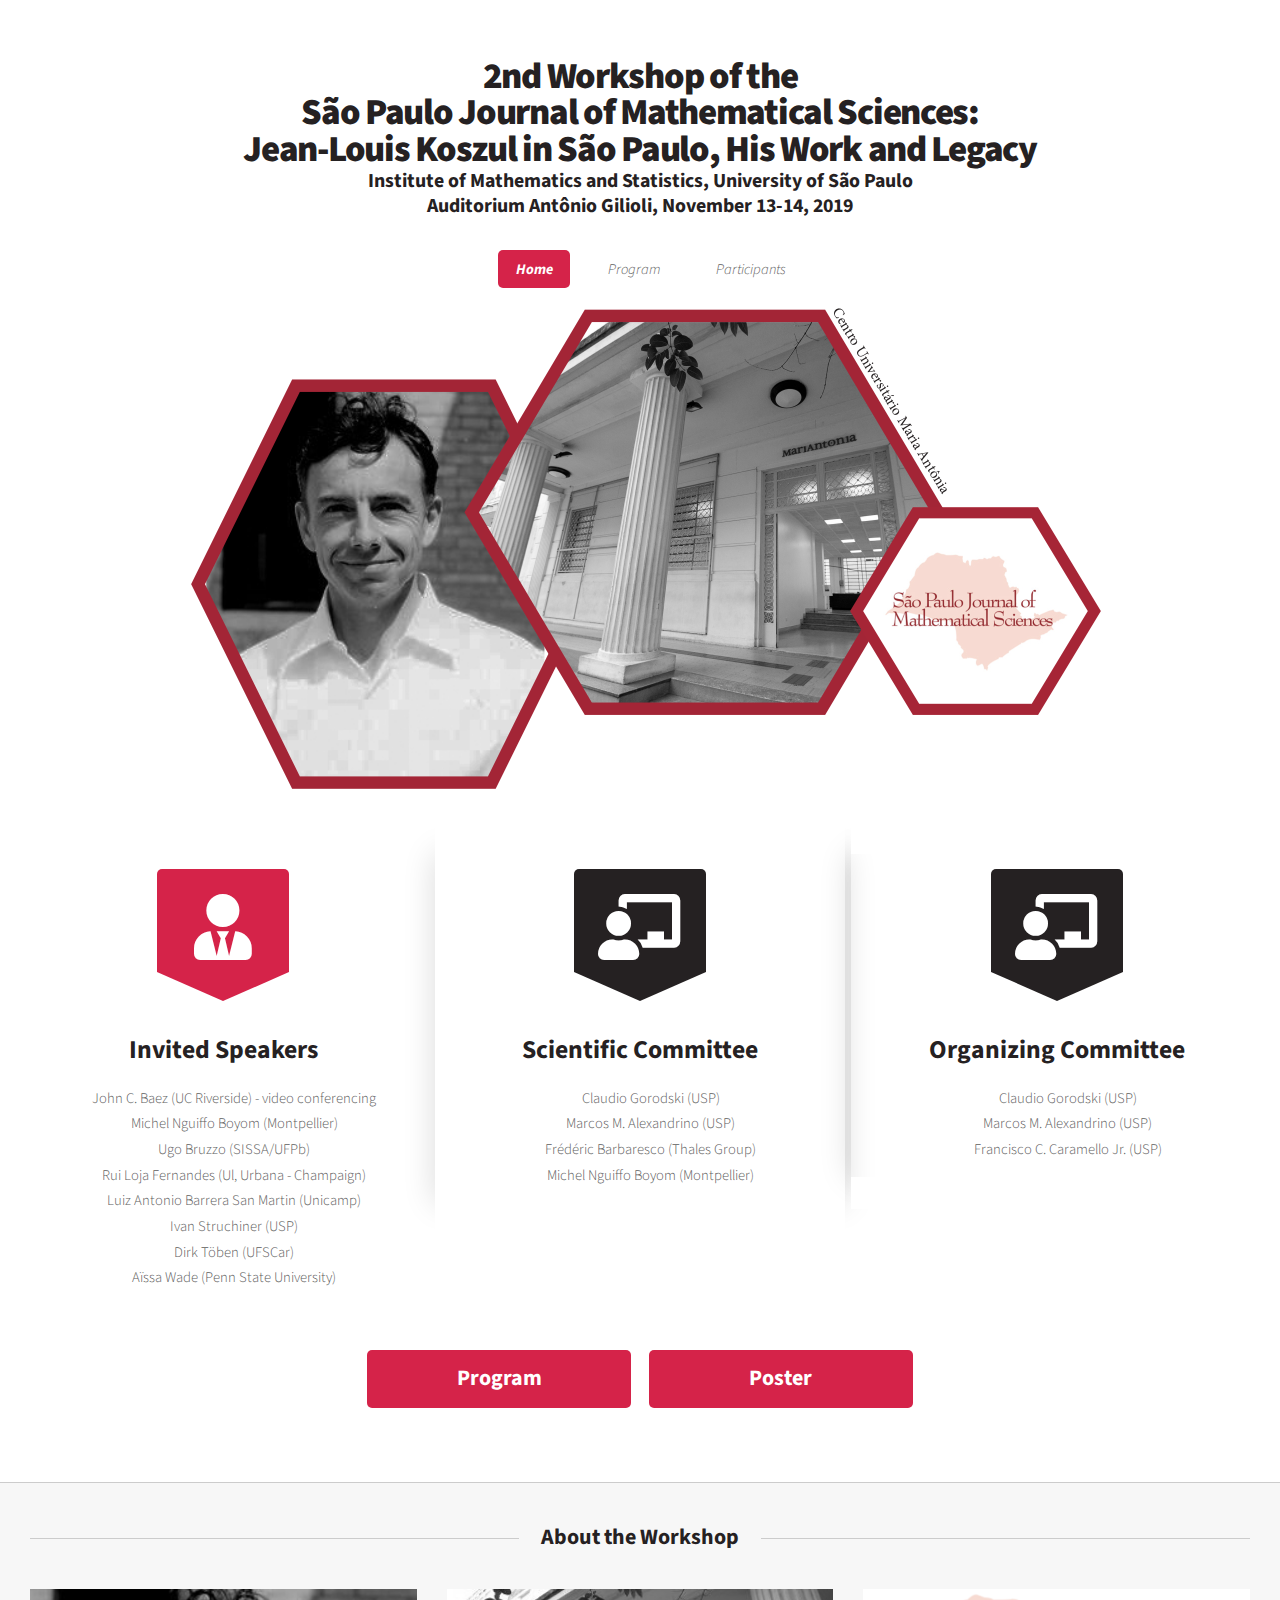
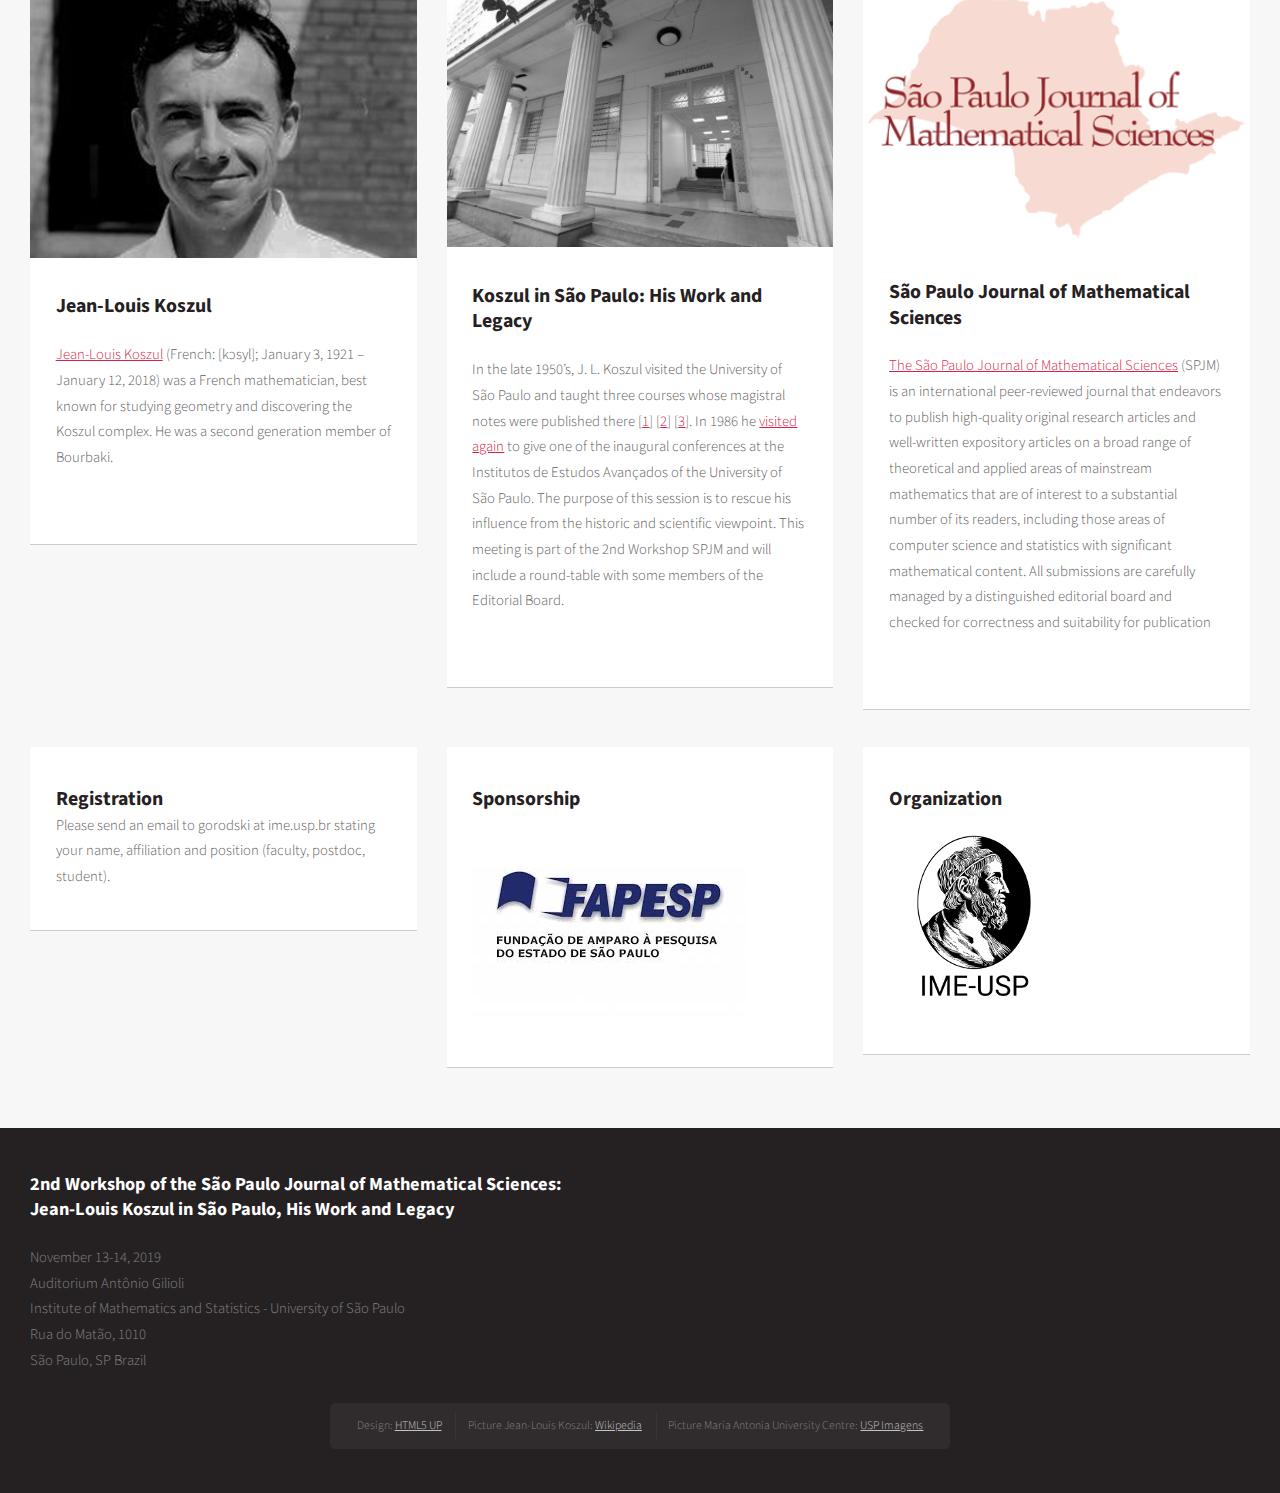
==== index.html @ 2e28f067 "versao inicial" ====
<!DOCTYPE HTML>
<!--
Dopetrope by HTML5 UP
html5up.net | @ajlkn
Free for personal and commercial use under the CCA 3.0 license (html5up.net/license)
-->
<html>
<head>
	<title>2nd Workshop of the São Paulo Journal of Mathematical Sciences</title>
	<meta charset="utf-8" />
	<meta name="viewport" content="width=device-width, initial-scale=1, user-scalable=no" />
	<link rel="stylesheet" href="assets/css/main.css" />
</head>
<body class="homepage is-preload">
	<div id="page-wrapper">

		<!-- Header -->
		<section id="header">

			<!-- Logo -->
			<h1><a href="index.html">2nd Workshop of the <br>São Paulo Journal of Mathematical Sciences:</a></h1>
			<h1>Jean-Louis Koszul in São Paulo, His Work and Legacy</h1>
			<h3>Institute of Mathematics and Statistics, University of São Paulo
				<br>Auditorium Antônio Gilioli, November 13-14, 2019 </h3>


				<!-- Nav -->
				<nav id="nav">
					<ul>
						<li class="current"><a href="index.html">Home</a></li>
						<li><a href="program.html">Program</a></li>
						<li><a href="participants.html">Participants</a></li>
					</ul>
				</nav>


				<!-- Banner -->
				<!--
				<section id="banner">
				<header>
				<h2>Jean-Louis Koszul in São Paulo, His Work and Legacy</h2>
				<p>November 13-14, 2019</p>
			</header>
		</section>
	-->

	<div style="margin-top: 20px;">
		<img src='images/capa.png'>
	</div>
	<!-- Intro -->
	<section id="intro" class="container">
		<div class="row">
			<div class="col-4 col-12-medium">
				<section class="first">
					<i class="icon solid featured fa-user-tie"></i>
					<header>
						<h2>Invited Speakers</h2>
					</header>
					<ul>
						<li>John C. Baez (UC Riverside) - video conferencing</li>
						<li>Michel Nguiffo Boyom (Montpellier)</li>
						<li>Ugo Bruzzo (SISSA/UFPb)</li>
						<li>Rui Loja Fernandes (Ul, Urbana - Champaign)</li>
						<li>Luiz Antonio Barrera San Martin (Unicamp)</li>
						<li>Ivan Struchiner (USP)</li>
						<li>Dirk Töben (UFSCar)</li>
						<li>A&#239;ssa Wade (Penn State University)</li>

					</ul>

				</section>
			</div>
			<div class="col-4 col-12-medium">
				<section class="middle">
					<i class="icon solid featured alt fa-chalkboard-teacher"></i>
					<header>
						<h2>Scientific Committee</h2>
					</header>
					<ul>
						<li>Claudio Gorodski (USP)</li>
						<li>Marcos M. Alexandrino (USP)</li>
						<li>Frédéric Barbaresco (Thales Group)</li>
						<li>Michel Nguiffo Boyom (Montpellier)</li>
					</ul>
				</section>
			</div>

			<div class="col-4 col-12-medium">
				<section class="middle">
					<i class="icon solid featured alt fa-chalkboard-teacher"></i>
					<header>
						<h2>Organizing Committee</h2>
					</header>
					<ul>
						<li>Claudio Gorodski (USP)</li>
						<li>Marcos M. Alexandrino (USP)</li>
						<li>Francisco C. Caramello Jr. (USP)</li>
					</ul>
				</section>
			</div>

		</div>
		<footer>
			<ul class="actions">
				<li><a href="program.html" class="button large">Program</a></li>
				<li><a href="poster.pdf" class="button large">Poster</a></li>
			</ul>
		</footer>
	</section>

</section>

<!-- Main -->
<section id="main">
	<div class="container">
		<div class="row">
			<div class="col-12">

				<!-- Portfolio -->
				<section>
					<header class="major">
						<h2>About the Workshop</h2>
					</header>
					<div class="row">
						<div class="col-4 col-6-medium col-12-small">
							<section class="box">
								<a href="#" class="image featured"><img src="images/koszul.png" alt="" /></a>
								<header>
									<h3>Jean-Louis Koszul</h3>
								</header>
								<p><a href="https://en.wikipedia.org/wiki/Jean-Louis_Koszul">Jean-Louis Koszul</a> (French: [kɔsyl]; January 3, 1921 – January 12, 2018) was a French mathematician,
									best known for studying geometry and discovering the Koszul complex. He was a second generation member
									of Bourbaki.
									<footer>

									</footer>
								</section>
							</div>

							<div class="col-4 col-6-medium col-12-small">
								<section class="box">
									<a href="#" class="image featured"><img src="images/mariaantonia.jpg" alt="" /></a>
									<header>
										<h3>Koszul in São Paulo: His Work and Legacy</h3>
									</header>
									<p>In the late 1950’s, J. L. Koszul visited the University of São Paulo and taught three
										courses whose magistral notes were published there [<a href='https://drive.google.com/file/d/12tBtG4vt_RA3-JKJI-K29vQMNmbTPDiW/view'>1</a>]
										[<a href='https://www.ime.usp.br/acervovirtual/textos/estrangeiros/koszul/es/'>2</a>]
										[<a href='https://goo.gl/VJLJcb'>3</a>]. In 1986 he <a href='http://www.iea.usp.br/eventos/eventos-1986-a-2011/relacao-de-eventos-de-1986-a-2011'>
											visited again</a> to give one of
											the inaugural conferences at the Institutos de Estudos Avançados of the University of São
											Paulo. The purpose of this session is to rescue his influence from the historic and scientific
											viewpoint. This meeting is part of the 2nd Workshop SPJM and will include a round-table with some
											members of the Editorial Board.  </p>
											<footer>
												<ul class="actions">
													<!--
													<li>[1]<a href='https://drive.google.com/file/d/12tBtG4vt_RA3-JKJI-K29vQMNmbTPDiW/view'>VARIÉTÉS KAHLERIENNES</a></li>
													<li>[2]<a href='https://www.ime.usp.br/acervovirtual/textos/estrangeiros/koszul/es/'>EXPOSÉS SUR LES ESPACES HOMOGENES SYMÉTRIQUES</a></li>
													<li>[3]<a href='https://goo.gl/VJLJcb'>FAISCEAUX et COHOMOLOGIE</a></li>
												-->
												</ul>
											</footer>
										</section>
									</div>


									<div class="col-4 col-6-medium col-12-small">
										<section class="box">
											<a href="#" class="image featured"><img src="images/spjm.png" alt="" /></a>
											<header>
												<h3>São Paulo Journal of Mathematical Sciences</h3>
											</header>
											<p>
												<a href="https://www.ime.usp.br/~spjm/">The São Paulo Journal of Mathematical Sciences</a> (SPJM) is an international peer-reviewed journal that endeavors to publish high-quality original research articles and well-written expository articles on a broad range of theoretical and applied areas of mainstream mathematics that are of interest to a substantial number of its readers, including those areas of computer science and statistics with significant mathematical content. All submissions are carefully managed by a distinguished editorial board and checked for correctness and suitability for publication
											</p>
											<footer>
											</footer>
										</section>
									</div>


								</div>


							</section>







							<div class="row">

								<div class="col-4 col-6-medium col-12-small">
									<section class="box">
										<header>
											<h3>Registration</h3>
										</header>
										Please send an email to gorodski at ime.usp.br stating your name, affiliation and position (faculty, postdoc, student).
									</section>
								</div>

								<div class="col-4 col-6-medium col-12-small">
									<section class="box">
										<header>
											<h3>Sponsorship</h3>
										</header>
										<a href="http://www.fapesp.br/" target="_blank"><img src="images/fapesp.png"></a>
									</section>
								</div>

								<div class="col-4 col-6-medium col-12-small">
									<section class="box">
										<header>
											<h3>Organization</h3>
										</header>
										<a href='http://www.ime.usp.br'><img src="images/logo_ime.png"></a>
									</section>
								</div>

							</div>

						</div>
						<div class="col-12">

						</div>
					</div>
				</div>
			</section>

			<!-- Footer -->
			<section id="footer">
				<div class="container">
					<div class="row">



						<div class="col-12 col-12-medium">
							<section>
								<header>
									<h2>2nd Workshop of the São Paulo Journal of Mathematical Sciences: <br>Jean-Louis Koszul in São Paulo, His Work and Legacy</h2>
								</header>




								<p>
									November 13-14, 2019
									<br />
									Auditorium Antônio Gilioli<br />
									Institute of Mathematics and Statistics - University of São Paulo<br />
									Rua do Matão, 1010<br />
									São Paulo, SP Brazil
								</p>



							</section>
						</div>
						<div class="col-12">

							<!-- Copyright -->
							<div id="copyright">
								<ul class="links">
									<li>Design: <a href="http://html5up.net">HTML5 UP</a></li>
									<li>Picture Jean-Louis Koszul: <a href="https://en.wikipedia.org/wiki/Jean-Louis_Koszul">Wikipedia</a></li>
									<li>Picture Maria Antonia University Centre: <a href="http://www.imagens.usp.br/?p=20022">USP Imagens</a></li>
								</ul>
							</div>

						</div>
					</div>
				</div>
			</section>

		</div>

		<!-- Scripts -->
		<script src="assets/js/jquery.min.js"></script>
		<script src="assets/js/jquery.dropotron.min.js"></script>
		<script src="assets/js/browser.min.js"></script>
		<script src="assets/js/breakpoints.min.js"></script>
		<script src="assets/js/util.js"></script>
		<script src="assets/js/main.js"></script>

	</body>
	</html>
---- assets/css/main.css ----
@import url("fontawesome-all.min.css");
@import url("https://fonts.googleapis.com/css?family=Source+Sans+Pro:300,400,700,900,300italic");

/*
	Dopetrope by HTML5 UP
	html5up.net | @ajlkn
	Free for personal and commercial use under the CCA 3.0 license (html5up.net/license)
*/

html, body, div, span, applet, object,
iframe, h1, h2, h3, h4, h5, h6, p, blockquote,
pre, a, abbr, acronym, address, big, cite,
code, del, dfn, em, img, ins, kbd, q, s, samp,
small, strike, strong, sub, sup, tt, var, b,
u, i, center, dl, dt, dd, ol, ul, li, fieldset,
form, label, legend, table, caption, tbody,
tfoot, thead, tr, th, td, article, aside,
canvas, details, embed, figure, figcaption,
footer, header, hgroup, menu, nav, output, ruby,
section, summary, time, mark, audio, video {
	margin: 0;
	padding: 0;
	border: 0;
	font-size: 100%;
	font: inherit;
	vertical-align: baseline;}

article, aside, details, figcaption, figure,
footer, header, hgroup, menu, nav, section {
	display: block;}

body {
	line-height: 1;
}

ol, ul {
	list-style: none;
}

blockquote, q {
	quotes: none;
}

	blockquote:before, blockquote:after, q:before, q:after {
		content: '';
		content: none;
	}

table {
	border-collapse: collapse;
	border-spacing: 0;
}

body {
	-webkit-text-size-adjust: none;
}

mark {
	background-color: transparent;
	color: inherit;
}

input::-moz-focus-inner {
	border: 0;
	padding: 0;
}

input, select, textarea {
	-moz-appearance: none;
	-webkit-appearance: none;
	-ms-appearance: none;
	appearance: none;
}

/* Basic */

	html {
		box-sizing: border-box;
	}

	*, *:before, *:after {
		box-sizing: inherit;
	}

	body {
		background: #252122;
		background-image: url("images/bg02.png");
	}

		body.is-preload *, body.is-preload *:before, body.is-preload *:after {
			-moz-animation: none !important;
			-webkit-animation: none !important;
			-ms-animation: none !important;
			animation: none !important;
			-moz-transition: none !important;
			-webkit-transition: none !important;
			-ms-transition: none !important;
			transition: none !important;
		}

	body, input, textarea, select {
		font-family: 'Source Sans Pro';
		font-weight: 300;
		color: #5d5d5d;
		font-size: 14pt;
		line-height: 1.75em;
	}

	strong, b {
		color: #252122;
		font-weight: 400;
	}

	i, em {
		font-style: italic;
	}

	sub {
		position: relative;
		top: 0.5em;
		font-size: 0.8em;
	}

	sup {
		position: relative;
		top: -0.5em;
		font-size: 0.8em;
	}

	blockquote {
		border-left: solid 0.75em #dddddd;
		padding: 1em 0 1em 1.5em;
		font-style: italic;
	}

	h1, h2, h3, h4, h5, h6 {
		color: #252122;
		font-weight: 700;
	}

	h1 a, h2 a, h3 a, h4 a, h5 a, h6 a {
		color: inherit;
		text-decoration: none;
	}

	h2 {
		font-size: 1.5em;
	}

	h3 {
		font-size: 1.35em;
	}

	a {
		color: #d52349;
		text-decoration: underline;
	}

		a:hover {
			text-decoration: none;
		}

	br.clear {
		clear: both;
	}

	hr {
		border: 0;
		border-top: solid 1px #dddddd;
		height: 1px;
		margin: 2em 0 2em 0;
	}

	p, ul, ol, dl, table {
		margin-bottom: 2em;
	}

/* Container */

	.container {
		margin: 0 auto;
		max-width: 100%;
		width: 70em;
	}

		@media screen and (max-width: 1680px) {

			.container {
				width: 70em;
			}

		}

		@media screen and (max-width: 1280px) {

			.container {
				width: calc(100% - 60px);
			}

		}

		@media screen and (max-width: 980px) {

			.container {
				width: calc(100% - 80px);
			}

		}

		@media screen and (max-width: 736px) {

			.container {
				width: calc(100% - 40px);
			}

		}

/* Row */

	.row {
		display: flex;
		flex-wrap: wrap;
		box-sizing: border-box;
		align-items: stretch;
	}

		.row > * {
			box-sizing: border-box;
		}

		.row.gtr-uniform > * > :last-child {
			margin-bottom: 0;
		}

		.row.aln-left {
			justify-content: flex-start;
		}

		.row.aln-center {
			justify-content: center;
		}

		.row.aln-right {
			justify-content: flex-end;
		}

		.row.aln-top {
			align-items: flex-start;
		}

		.row.aln-middle {
			align-items: center;
		}

		.row.aln-bottom {
			align-items: flex-end;
		}

		.row > .imp {
			order: -1;
		}

		.row > .col-1 {
			width: 8.33333%;
		}

		.row > .off-1 {
			margin-left: 8.33333%;
		}

		.row > .col-2 {
			width: 16.66667%;
		}

		.row > .off-2 {
			margin-left: 16.66667%;
		}

		.row > .col-3 {
			width: 25%;
		}

		.row > .off-3 {
			margin-left: 25%;
		}

		.row > .col-4 {
			width: 33.33333%;
		}

		.row > .off-4 {
			margin-left: 33.33333%;
		}

		.row > .col-5 {
			width: 41.66667%;
		}

		.row > .off-5 {
			margin-left: 41.66667%;
		}

		.row > .col-6 {
			width: 50%;
		}

		.row > .off-6 {
			margin-left: 50%;
		}

		.row > .col-7 {
			width: 58.33333%;
		}

		.row > .off-7 {
			margin-left: 58.33333%;
		}

		.row > .col-8 {
			width: 66.66667%;
		}

		.row > .off-8 {
			margin-left: 66.66667%;
		}

		.row > .col-9 {
			width: 75%;
		}

		.row > .off-9 {
			margin-left: 75%;
		}

		.row > .col-10 {
			width: 83.33333%;
		}

		.row > .off-10 {
			margin-left: 83.33333%;
		}

		.row > .col-11 {
			width: 91.66667%;
		}

		.row > .off-11 {
			margin-left: 91.66667%;
		}

		.row > .col-12 {
			width: 100%;
		}

		.row > .off-12 {
			margin-left: 100%;
		}

		.row.gtr-0 {
			margin-top: 0px;
			margin-left: 0px;
		}

			.row.gtr-0 > * {
				padding: 0px 0 0 0px;
			}

			.row.gtr-0.gtr-uniform {
				margin-top: 0px;
			}

				.row.gtr-0.gtr-uniform > * {
					padding-top: 0px;
				}

		.row.gtr-25 {
			margin-top: -12.5px;
			margin-left: -12.5px;
		}

			.row.gtr-25 > * {
				padding: 12.5px 0 0 12.5px;
			}

			.row.gtr-25.gtr-uniform {
				margin-top: -12.5px;
			}

				.row.gtr-25.gtr-uniform > * {
					padding-top: 12.5px;
				}

		.row.gtr-50 {
			margin-top: -25px;
			margin-left: -25px;
		}

			.row.gtr-50 > * {
				padding: 25px 0 0 25px;
			}

			.row.gtr-50.gtr-uniform {
				margin-top: -25px;
			}

				.row.gtr-50.gtr-uniform > * {
					padding-top: 25px;
				}

		.row {
			margin-top: -50px;
			margin-left: -50px;
		}

			.row > * {
				padding: 50px 0 0 50px;
			}

			.row.gtr-uniform {
				margin-top: -50px;
			}

				.row.gtr-uniform > * {
					padding-top: 50px;
				}

		.row.gtr-150 {
			margin-top: -75px;
			margin-left: -75px;
		}

			.row.gtr-150 > * {
				padding: 75px 0 0 75px;
			}

			.row.gtr-150.gtr-uniform {
				margin-top: -75px;
			}

				.row.gtr-150.gtr-uniform > * {
					padding-top: 75px;
				}

		.row.gtr-200 {
			margin-top: -100px;
			margin-left: -100px;
		}

			.row.gtr-200 > * {
				padding: 100px 0 0 100px;
			}

			.row.gtr-200.gtr-uniform {
				margin-top: -100px;
			}

				.row.gtr-200.gtr-uniform > * {
					padding-top: 100px;
				}

		@media screen and (max-width: 1680px) {

			.row {
				display: flex;
				flex-wrap: wrap;
				box-sizing: border-box;
				align-items: stretch;
			}

				.row > * {
					box-sizing: border-box;
				}

				.row.gtr-uniform > * > :last-child {
					margin-bottom: 0;
				}

				.row.aln-left {
					justify-content: flex-start;
				}

				.row.aln-center {
					justify-content: center;
				}

				.row.aln-right {
					justify-content: flex-end;
				}

				.row.aln-top {
					align-items: flex-start;
				}

				.row.aln-middle {
					align-items: center;
				}

				.row.aln-bottom {
					align-items: flex-end;
				}

				.row > .imp-xlarge {
					order: -1;
				}

				.row > .col-1-xlarge {
					width: 8.33333%;
				}

				.row > .off-1-xlarge {
					margin-left: 8.33333%;
				}

				.row > .col-2-xlarge {
					width: 16.66667%;
				}

				.row > .off-2-xlarge {
					margin-left: 16.66667%;
				}

				.row > .col-3-xlarge {
					width: 25%;
				}

				.row > .off-3-xlarge {
					margin-left: 25%;
				}

				.row > .col-4-xlarge {
					width: 33.33333%;
				}

				.row > .off-4-xlarge {
					margin-left: 33.33333%;
				}

				.row > .col-5-xlarge {
					width: 41.66667%;
				}

				.row > .off-5-xlarge {
					margin-left: 41.66667%;
				}

				.row > .col-6-xlarge {
					width: 50%;
				}

				.row > .off-6-xlarge {
					margin-left: 50%;
				}

				.row > .col-7-xlarge {
					width: 58.33333%;
				}

				.row > .off-7-xlarge {
					margin-left: 58.33333%;
				}

				.row > .col-8-xlarge {
					width: 66.66667%;
				}

				.row > .off-8-xlarge {
					margin-left: 66.66667%;
				}

				.row > .col-9-xlarge {
					width: 75%;
				}

				.row > .off-9-xlarge {
					margin-left: 75%;
				}

				.row > .col-10-xlarge {
					width: 83.33333%;
				}

				.row > .off-10-xlarge {
					margin-left: 83.33333%;
				}

				.row > .col-11-xlarge {
					width: 91.66667%;
				}

				.row > .off-11-xlarge {
					margin-left: 91.66667%;
				}

				.row > .col-12-xlarge {
					width: 100%;
				}

				.row > .off-12-xlarge {
					margin-left: 100%;
				}

				.row.gtr-0 {
					margin-top: 0px;
					margin-left: 0px;
				}

					.row.gtr-0 > * {
						padding: 0px 0 0 0px;
					}

					.row.gtr-0.gtr-uniform {
						margin-top: 0px;
					}

						.row.gtr-0.gtr-uniform > * {
							padding-top: 0px;
						}

				.row.gtr-25 {
					margin-top: -12.5px;
					margin-left: -12.5px;
				}

					.row.gtr-25 > * {
						padding: 12.5px 0 0 12.5px;
					}

					.row.gtr-25.gtr-uniform {
						margin-top: -12.5px;
					}

						.row.gtr-25.gtr-uniform > * {
							padding-top: 12.5px;
						}

				.row.gtr-50 {
					margin-top: -25px;
					margin-left: -25px;
				}

					.row.gtr-50 > * {
						padding: 25px 0 0 25px;
					}

					.row.gtr-50.gtr-uniform {
						margin-top: -25px;
					}

						.row.gtr-50.gtr-uniform > * {
							padding-top: 25px;
						}

				.row {
					margin-top: -50px;
					margin-left: -50px;
				}

					.row > * {
						padding: 50px 0 0 50px;
					}

					.row.gtr-uniform {
						margin-top: -50px;
					}

						.row.gtr-uniform > * {
							padding-top: 50px;
						}

				.row.gtr-150 {
					margin-top: -75px;
					margin-left: -75px;
				}

					.row.gtr-150 > * {
						padding: 75px 0 0 75px;
					}

					.row.gtr-150.gtr-uniform {
						margin-top: -75px;
					}

						.row.gtr-150.gtr-uniform > * {
							padding-top: 75px;
						}

				.row.gtr-200 {
					margin-top: -100px;
					margin-left: -100px;
				}

					.row.gtr-200 > * {
						padding: 100px 0 0 100px;
					}

					.row.gtr-200.gtr-uniform {
						margin-top: -100px;
					}

						.row.gtr-200.gtr-uniform > * {
							padding-top: 100px;
						}

		}

		@media screen and (max-width: 1280px) {

			.row {
				display: flex;
				flex-wrap: wrap;
				box-sizing: border-box;
				align-items: stretch;
			}

				.row > * {
					box-sizing: border-box;
				}

				.row.gtr-uniform > * > :last-child {
					margin-bottom: 0;
				}

				.row.aln-left {
					justify-content: flex-start;
				}

				.row.aln-center {
					justify-content: center;
				}

				.row.aln-right {
					justify-content: flex-end;
				}

				.row.aln-top {
					align-items: flex-start;
				}

				.row.aln-middle {
					align-items: center;
				}

				.row.aln-bottom {
					align-items: flex-end;
				}

				.row > .imp-large {
					order: -1;
				}

				.row > .col-1-large {
					width: 8.33333%;
				}

				.row > .off-1-large {
					margin-left: 8.33333%;
				}

				.row > .col-2-large {
					width: 16.66667%;
				}

				.row > .off-2-large {
					margin-left: 16.66667%;
				}

				.row > .col-3-large {
					width: 25%;
				}

				.row > .off-3-large {
					margin-left: 25%;
				}

				.row > .col-4-large {
					width: 33.33333%;
				}

				.row > .off-4-large {
					margin-left: 33.33333%;
				}

				.row > .col-5-large {
					width: 41.66667%;
				}

				.row > .off-5-large {
					margin-left: 41.66667%;
				}

				.row > .col-6-large {
					width: 50%;
				}

				.row > .off-6-large {
					margin-left: 50%;
				}

				.row > .col-7-large {
					width: 58.33333%;
				}

				.row > .off-7-large {
					margin-left: 58.33333%;
				}

				.row > .col-8-large {
					width: 66.66667%;
				}

				.row > .off-8-large {
					margin-left: 66.66667%;
				}

				.row > .col-9-large {
					width: 75%;
				}

				.row > .off-9-large {
					margin-left: 75%;
				}

				.row > .col-10-large {
					width: 83.33333%;
				}

				.row > .off-10-large {
					margin-left: 83.33333%;
				}

				.row > .col-11-large {
					width: 91.66667%;
				}

				.row > .off-11-large {
					margin-left: 91.66667%;
				}

				.row > .col-12-large {
					width: 100%;
				}

				.row > .off-12-large {
					margin-left: 100%;
				}

				.row.gtr-0 {
					margin-top: 0px;
					margin-left: 0px;
				}

					.row.gtr-0 > * {
						padding: 0px 0 0 0px;
					}

					.row.gtr-0.gtr-uniform {
						margin-top: 0px;
					}

						.row.gtr-0.gtr-uniform > * {
							padding-top: 0px;
						}

				.row.gtr-25 {
					margin-top: -7.5px;
					margin-left: -7.5px;
				}

					.row.gtr-25 > * {
						padding: 7.5px 0 0 7.5px;
					}

					.row.gtr-25.gtr-uniform {
						margin-top: -7.5px;
					}

						.row.gtr-25.gtr-uniform > * {
							padding-top: 7.5px;
						}

				.row.gtr-50 {
					margin-top: -15px;
					margin-left: -15px;
				}

					.row.gtr-50 > * {
						padding: 15px 0 0 15px;
					}

					.row.gtr-50.gtr-uniform {
						margin-top: -15px;
					}

						.row.gtr-50.gtr-uniform > * {
							padding-top: 15px;
						}

				.row {
					margin-top: -30px;
					margin-left: -30px;
				}

					.row > * {
						padding: 30px 0 0 30px;
					}

					.row.gtr-uniform {
						margin-top: -30px;
					}

						.row.gtr-uniform > * {
							padding-top: 30px;
						}

				.row.gtr-150 {
					margin-top: -45px;
					margin-left: -45px;
				}

					.row.gtr-150 > * {
						padding: 45px 0 0 45px;
					}

					.row.gtr-150.gtr-uniform {
						margin-top: -45px;
					}

						.row.gtr-150.gtr-uniform > * {
							padding-top: 45px;
						}

				.row.gtr-200 {
					margin-top: -60px;
					margin-left: -60px;
				}

					.row.gtr-200 > * {
						padding: 60px 0 0 60px;
					}

					.row.gtr-200.gtr-uniform {
						margin-top: -60px;
					}

						.row.gtr-200.gtr-uniform > * {
							padding-top: 60px;
						}

		}

		@media screen and (max-width: 980px) {

			.row {
				display: flex;
				flex-wrap: wrap;
				box-sizing: border-box;
				align-items: stretch;
			}

				.row > * {
					box-sizing: border-box;
				}

				.row.gtr-uniform > * > :last-child {
					margin-bottom: 0;
				}

				.row.aln-left {
					justify-content: flex-start;
				}

				.row.aln-center {
					justify-content: center;
				}

				.row.aln-right {
					justify-content: flex-end;
				}

				.row.aln-top {
					align-items: flex-start;
				}

				.row.aln-middle {
					align-items: center;
				}

				.row.aln-bottom {
					align-items: flex-end;
				}

				.row > .imp-medium {
					order: -1;
				}

				.row > .col-1-medium {
					width: 8.33333%;
				}

				.row > .off-1-medium {
					margin-left: 8.33333%;
				}

				.row > .col-2-medium {
					width: 16.66667%;
				}

				.row > .off-2-medium {
					margin-left: 16.66667%;
				}

				.row > .col-3-medium {
					width: 25%;
				}

				.row > .off-3-medium {
					margin-left: 25%;
				}

				.row > .col-4-medium {
					width: 33.33333%;
				}

				.row > .off-4-medium {
					margin-left: 33.33333%;
				}

				.row > .col-5-medium {
					width: 41.66667%;
				}

				.row > .off-5-medium {
					margin-left: 41.66667%;
				}

				.row > .col-6-medium {
					width: 50%;
				}

				.row > .off-6-medium {
					margin-left: 50%;
				}

				.row > .col-7-medium {
					width: 58.33333%;
				}

				.row > .off-7-medium {
					margin-left: 58.33333%;
				}

				.row > .col-8-medium {
					width: 66.66667%;
				}

				.row > .off-8-medium {
					margin-left: 66.66667%;
				}

				.row > .col-9-medium {
					width: 75%;
				}

				.row > .off-9-medium {
					margin-left: 75%;
				}

				.row > .col-10-medium {
					width: 83.33333%;
				}

				.row > .off-10-medium {
					margin-left: 83.33333%;
				}

				.row > .col-11-medium {
					width: 91.66667%;
				}

				.row > .off-11-medium {
					margin-left: 91.66667%;
				}

				.row > .col-12-medium {
					width: 100%;
				}

				.row > .off-12-medium {
					margin-left: 100%;
				}

				.row.gtr-0 {
					margin-top: 0px;
					margin-left: 0px;
				}

					.row.gtr-0 > * {
						padding: 0px 0 0 0px;
					}

					.row.gtr-0.gtr-uniform {
						margin-top: 0px;
					}

						.row.gtr-0.gtr-uniform > * {
							padding-top: 0px;
						}

				.row.gtr-25 {
					margin-top: -10px;
					margin-left: -10px;
				}

					.row.gtr-25 > * {
						padding: 10px 0 0 10px;
					}

					.row.gtr-25.gtr-uniform {
						margin-top: -10px;
					}

						.row.gtr-25.gtr-uniform > * {
							padding-top: 10px;
						}

				.row.gtr-50 {
					margin-top: -20px;
					margin-left: -20px;
				}

					.row.gtr-50 > * {
						padding: 20px 0 0 20px;
					}

					.row.gtr-50.gtr-uniform {
						margin-top: -20px;
					}

						.row.gtr-50.gtr-uniform > * {
							padding-top: 20px;
						}

				.row {
					margin-top: -40px;
					margin-left: -40px;
				}

					.row > * {
						padding: 40px 0 0 40px;
					}

					.row.gtr-uniform {
						margin-top: -40px;
					}

						.row.gtr-uniform > * {
							padding-top: 40px;
						}

				.row.gtr-150 {
					margin-top: -60px;
					margin-left: -60px;
				}

					.row.gtr-150 > * {
						padding: 60px 0 0 60px;
					}

					.row.gtr-150.gtr-uniform {
						margin-top: -60px;
					}

						.row.gtr-150.gtr-uniform > * {
							padding-top: 60px;
						}

				.row.gtr-200 {
					margin-top: -80px;
					margin-left: -80px;
				}

					.row.gtr-200 > * {
						padding: 80px 0 0 80px;
					}

					.row.gtr-200.gtr-uniform {
						margin-top: -80px;
					}

						.row.gtr-200.gtr-uniform > * {
							padding-top: 80px;
						}

		}

		@media screen and (max-width: 736px) {

			.row {
				display: flex;
				flex-wrap: wrap;
				box-sizing: border-box;
				align-items: stretch;
			}

				.row > * {
					box-sizing: border-box;
				}

				.row.gtr-uniform > * > :last-child {
					margin-bottom: 0;
				}

				.row.aln-left {
					justify-content: flex-start;
				}

				.row.aln-center {
					justify-content: center;
				}

				.row.aln-right {
					justify-content: flex-end;
				}

				.row.aln-top {
					align-items: flex-start;
				}

				.row.aln-middle {
					align-items: center;
				}

				.row.aln-bottom {
					align-items: flex-end;
				}

				.row > .imp-small {
					order: -1;
				}

				.row > .col-1-small {
					width: 8.33333%;
				}

				.row > .off-1-small {
					margin-left: 8.33333%;
				}

				.row > .col-2-small {
					width: 16.66667%;
				}

				.row > .off-2-small {
					margin-left: 16.66667%;
				}

				.row > .col-3-small {
					width: 25%;
				}

				.row > .off-3-small {
					margin-left: 25%;
				}

				.row > .col-4-small {
					width: 33.33333%;
				}

				.row > .off-4-small {
					margin-left: 33.33333%;
				}

				.row > .col-5-small {
					width: 41.66667%;
				}

				.row > .off-5-small {
					margin-left: 41.66667%;
				}

				.row > .col-6-small {
					width: 50%;
				}

				.row > .off-6-small {
					margin-left: 50%;
				}

				.row > .col-7-small {
					width: 58.33333%;
				}

				.row > .off-7-small {
					margin-left: 58.33333%;
				}

				.row > .col-8-small {
					width: 66.66667%;
				}

				.row > .off-8-small {
					margin-left: 66.66667%;
				}

				.row > .col-9-small {
					width: 75%;
				}

				.row > .off-9-small {
					margin-left: 75%;
				}

				.row > .col-10-small {
					width: 83.33333%;
				}

				.row > .off-10-small {
					margin-left: 83.33333%;
				}

				.row > .col-11-small {
					width: 91.66667%;
				}

				.row > .off-11-small {
					margin-left: 91.66667%;
				}

				.row > .col-12-small {
					width: 100%;
				}

				.row > .off-12-small {
					margin-left: 100%;
				}

				.row.gtr-0 {
					margin-top: 0px;
					margin-left: 0px;
				}

					.row.gtr-0 > * {
						padding: 0px 0 0 0px;
					}

					.row.gtr-0.gtr-uniform {
						margin-top: 0px;
					}

						.row.gtr-0.gtr-uniform > * {
							padding-top: 0px;
						}

				.row.gtr-25 {
					margin-top: -5px;
					margin-left: -5px;
				}

					.row.gtr-25 > * {
						padding: 5px 0 0 5px;
					}

					.row.gtr-25.gtr-uniform {
						margin-top: -5px;
					}

						.row.gtr-25.gtr-uniform > * {
							padding-top: 5px;
						}

				.row.gtr-50 {
					margin-top: -10px;
					margin-left: -10px;
				}

					.row.gtr-50 > * {
						padding: 10px 0 0 10px;
					}

					.row.gtr-50.gtr-uniform {
						margin-top: -10px;
					}

						.row.gtr-50.gtr-uniform > * {
							padding-top: 10px;
						}

				.row {
					margin-top: -20px;
					margin-left: -20px;
				}

					.row > * {
						padding: 20px 0 0 20px;
					}

					.row.gtr-uniform {
						margin-top: -20px;
					}

						.row.gtr-uniform > * {
							padding-top: 20px;
						}

				.row.gtr-150 {
					margin-top: -30px;
					margin-left: -30px;
				}

					.row.gtr-150 > * {
						padding: 30px 0 0 30px;
					}

					.row.gtr-150.gtr-uniform {
						margin-top: -30px;
					}

						.row.gtr-150.gtr-uniform > * {
							padding-top: 30px;
						}

				.row.gtr-200 {
					margin-top: -40px;
					margin-left: -40px;
				}

					.row.gtr-200 > * {
						padding: 40px 0 0 40px;
					}

					.row.gtr-200.gtr-uniform {
						margin-top: -40px;
					}

						.row.gtr-200.gtr-uniform > * {
							padding-top: 40px;
						}

		}

/* Form */

	form label {
		display: block;
		color: #252122;
		font-weight: 400;
		margin: 0 0 0.5em 0;
	}

	form input[type=text],
	form input[type=email],
	form input[type=password],
	form select,
	form textarea {
		-webkit-appearance: none;
		display: block;
		border: 0;
		padding: 0.75em 1em;
		font-size: 1em;
		border-radius: 5px;
		border: solid 1px #dddddd;
		background: #fff;
		width: 100%;
	}

		form input[type=text]:focus,
		form input[type=email]:focus,
		form input[type=password]:focus,
		form select:focus,
		form textarea:focus {
			box-shadow: inset 0px 0px 1px 1px #43bff0;
		}

	form textarea {
		height: 15em;
	}

	form ::-webkit-input-placeholder {
		color: #555 !important;
	}

	form :-moz-placeholder {
		color: #555 !important;
	}

	form ::-moz-placeholder {
		color: #555 !important;
	}

	form :-ms-input-placeholder {
		color: #555 !important;
	}

	form ::-moz-focus-inner {
		border: 0;
	}

/* Tables */

	table {
		width: 100%;
	}

		table tr {
			border-top: solid 1px #dddddd;
		}

			table tr:first-child {
				border-top: 0;
			}

		table td {
			padding: 0.5em 1em 0.5em 1em;
		}

		table th {
			text-align: left;
			padding: 0.5em 1em 0.5em 1em;
			font-weight: 700;
			margin: 0 0 1em 0;
		}

		table thead {
			border-bottom: solid 2px #dddddd;
		}

/* Section/Article */

	section, article {
		margin-bottom: 2.5em;
	}

		section > :last-child, section:last-child, article > :last-child, article:last-child {
			margin-bottom: 0;
		}

	header {
		margin: 0 0 1.5em 0;
	}

		header > p {
			display: block;
			font-style: italic;
			margin: 0.5em 0 0 0;
			padding-bottom: 0.5em;
		}

		header.major {
			position: relative;
			text-align: center;
			border-top: solid 1px #ccc;
			top: 1em;
			margin: 0 0 3em 0;
		}

			header.major h2 {
				background: #fff;
				position: relative;
				top: -0.65em;
				display: inline;
				margin: 0;
				padding: 0 1em 0 1em;
			}

	footer {
		margin: 2.25em 0 0 0;
	}

/* Box */

	.box {
		background: #ffffff;
		border-bottom: solid 1px #ccc;
		padding: 2.75em 1.75em 2.75em 1.75em;
	}

		.box .image.featured {
			position: relative;
			width: auto;
			left: 1.75em;
			top: 1.75em;
			margin: -4.5em 0 4.25em -3.5em;
		}

		.box.post header {
			padding-top: 1em;
			margin: 0 0 2em 0;
		}

		.box.post h2 {
			font-size: 2.5em;
			letter-spacing: -0.015em;
		}

		.box.post header > p {
			margin-top: 1.25em;
			font-size: 1.25em;
		}

		.box footer ul.actions {
			margin-bottom: 0;
		}

/* Button */

	input[type="button"],
	input[type="submit"],
	input[type="reset"],
	button,
	.button {
		-webkit-appearance: none;
		display: inline-block;
		text-decoration: none;
		cursor: pointer;
		border: 0;
		border-radius: 5px;
		background: #d52349;
		color: #fff !important;
		font-weight: 700;
		outline: 0;
		font-size: 1.1em;
		padding: 0.65em 1.5em 0.65em 1.5em;
		text-align: center;
		-moz-transition: background-color .25s ease-in-out;
		-webkit-transition: background-color .25s ease-in-out;
		-ms-transition: background-color .25s ease-in-out;
		transition: background-color .25s ease-in-out;
	}

		input[type="button"]:hover,
		input[type="submit"]:hover,
		input[type="reset"]:hover,
		button:hover,
		.button:hover {
			background: #e53359;
		}

		input[type="button"]:active,
		input[type="submit"]:active,
		input[type="reset"]:active,
		button:active,
		.button:active {
			background: #c51349;
		}

		input[type="button"].alt,
		input[type="submit"].alt,
		input[type="reset"].alt,
		button.alt,
		.button.alt {
			background: #252122;
		}

			input[type="button"].alt:hover,
			input[type="submit"].alt:hover,
			input[type="reset"].alt:hover,
			button.alt:hover,
			.button.alt:hover {
				background: #353132;
			}

			input[type="button"].alt:active,
			input[type="submit"].alt:active,
			input[type="reset"].alt:active,
			button.alt:active,
			.button.alt:active {
				background: #151112;
			}

		input[type="button"].icon:before,
		input[type="submit"].icon:before,
		input[type="reset"].icon:before,
		button.icon:before,
		.button.icon:before {
			opacity: 0.35;
			position: relative;
			top: 0.05em;
			margin-right: 0.75em;
		}

		input[type="button"].large,
		input[type="submit"].large,
		input[type="reset"].large,
		button.large,
		.button.large {
			font-size: 1.5em;
			padding: 0.75em 1.5em 0.75em 1.5em;
		}

/* Image */

	.image {
		display: inline-block;
		outline: 0;
	}

		.image img {
			display: block;
			width: 100%;
		}

		.image.centered {
			display: block;
			margin: 0 0 2em 0;
		}

			.image.centered img {
				margin: 0 auto;
				width: auto;
			}

		.image.featured {
			display: block;
			width: 100%;
			margin: 0 0 2em 0;
		}

		.image.left {
			float: left;
			margin: 0 2em 2em 0;
		}

/* List */

	ul {
		list-style: none;
		padding-left: 1em;
	}

		ul li {
			padding-left: 0.5em;
		}

	ol {
		list-style: decimal;
		padding-left: 1.25em;
	}

		ol li {
			padding-left: 0.25em;
		}

/* Actions */

	ul.actions {
		list-style: none;
		padding-left: 0;
	}

		ul.actions li {
			display: inline-block;
			margin-left: 1em;
			padding-left: 0;
		}

			ul.actions li:first-child {
				margin-left: 0;
			}

/* Links */

	ul.links {
		list-style: none;
		padding-left: 0;
	}

		ul.links li {
			display: inline-block;
			border-left: solid 1px rgba(255, 255, 255, 0.05);
			padding: 0 0 0 1em;
			margin: 0 0 0 1em;
		}

			ul.links li:first-child {
				border-left: 0;
				padding-left: 0;
				margin-left: 0;
			}

/* Contact */

	ul.contact {
		list-style: none;
		padding-left: 0;
	}

		ul.contact li {
			position: relative;
			border-top: solid 1px #ddd;
			padding: 1.3em 0 1.3em 7em;
		}

			ul.contact li h3 {
				position: absolute;
				left: 0;
				top: 1.3em;
				font-size: 1.1em;
			}

			ul.contact li p {
				margin: 0;
			}

			ul.contact li:first-child {
				padding-top: 0;
				border-top: 0;
			}

				ul.contact li:first-child h3 {
					top: 0;
				}

/* Dates */

	ul.dates {
		list-style: none;
		padding-left: 0;
	}

		ul.dates li {
			position: relative;
			border-top: solid 1px #ddd;
			padding: 1.3em 0 1.3em 6.75em;
		}

		ul.dates .date {
			display: block;
			position: absolute;
			left: 0;
			top: 1.3em;
			background-color: #d52349;
			height: 3.5em;
			text-align: center;
			color: #fff;
			line-height: 1em;
			border-top-left-radius: 5px;
			border-bottom-left-radius: 5px;
			padding: 0.5em 0.75em 0 1em;
		}

			ul.dates .date:after {
				content: '';
				position: absolute;
				bottom: 0;
				right: -1.2em;
				border-left: solid 1.25em #d52349;
				border-top: solid 1.8em transparent;
				border-bottom: solid 1.8em transparent;
			}

			ul.dates .date strong {
				display: block;
				font-size: 1.75em;
				padding-top: 0.15em;
			}

		ul.dates h3 {
			font-size: 1.1em;
		}

		ul.dates p {
			margin: 0;
		}

		ul.dates li:first-child {
			border-top: 0;
			padding-top: 0;
		}

			ul.dates li:first-child .date {
				top: 0;
			}

/* Divided */

	ul.divided {
		list-style: none;
		padding-left: 0;
	}

		ul.divided li {
			border-top: solid 1px #ddd;
			padding: 1em 0 1em 0;
		}

			ul.divided li:first-child {
				border-top: 0;
				padding-top: 0;
			}

/* Social */

	ul.social {
		list-style: none;
		padding-left: 0;
		overflow: hidden;
		cursor: default;
		margin: 0 0 3.25em 0;
	}

		ul.social li {
			display: inline-block;
			padding-left: 0;
			margin-left: 0.75em;
		}

			ul.social li:first-child {
				margin-left: 0;
			}

			ul.social li a {
				display: inline-block;
				width: 3em;
				height: 3em;
				text-align: center;
				border-radius: 5px;
				background: #888;
				-moz-transition: background-color .25s ease-in-out;
				-webkit-transition: background-color .25s ease-in-out;
				-ms-transition: background-color .25s ease-in-out;
				transition: background-color .25s ease-in-out;
			}

				ul.social li a:before {
					color: #fff;
					font-size: 2em;
					line-height: 1.5em;
				}

				ul.social li a.fa-facebook {
					background: #3c5a98;
				}

					ul.social li a.fa-facebook:hover {
						background: #4c6aa8;
					}

				ul.social li a.fa-twitter {
					background: #2daae4;
				}

					ul.social li a.fa-twitter:hover {
						background: #3dbaf4;
					}

				ul.social li a.fa-dribbble {
					background: #c4376b;
				}

					ul.social li a.fa-dribbble:hover {
						background: #d4477b;
					}

				ul.social li a.fa-linkedin {
					background: #006599;
				}

					ul.social li a.fa-linkedin:hover {
						background: #1075a9;
					}

				ul.social li a.fa-tumblr {
					background: #2b4661;
				}

					ul.social li a.fa-tumblr:hover {
						background: #3b5671;
					}

				ul.social li a.fa-google-plus {
					background: #da2713;
				}

					ul.social li a.fa-google-plus:hover {
						background: #ea3723;
					}

/* Icons */

	.icon {
		text-decoration: none;
		position: relative;
		text-decoration: none;
	}

		.icon:before {
			-moz-osx-font-smoothing: grayscale;
			-webkit-font-smoothing: antialiased;
			display: inline-block;
			font-style: normal;
			font-variant: normal;
			text-rendering: auto;
			line-height: 1;
			text-transform: none !important;
			font-family: 'Font Awesome 5 Free';
			font-weight: 400;
		}

		.icon.solid:before {
			font-weight: 900;
		}

		.icon.brands:before {
			font-family: 'Font Awesome 5 Brands';
		}

		.icon:before {
			line-height: inherit;
		}

		.icon > .label {
			display: none;
		}

		.icon.featured {
			position: relative;
			display: inline-block;
			background-color: #d52349;
			width: 9em;
			padding: 1.75em 0 0.75em 0;
			border-top-left-radius: 5px;
			border-top-right-radius: 5px;
			margin: 0 0 4.5em 0;
			cursor: default;
		}

			.icon.featured:before {
				font-size: 4.5em;
				line-height: 1em;
				color: #fff;
			}

			.icon.featured:after {
				content: '';
				position: absolute;
				bottom: -1.95em;
				left: 0;
				border-top: solid 2em #d52349;
				border-left: solid 4.5em transparent;
				border-right: solid 4.5em transparent;
			}

			.icon.featured.alt {
				background-color: #252122;
			}

				.icon.featured.alt:after {
					border-top-color: #252122;
				}

			.icon.featured.alt2 {
				background-color: #827a7c;
			}

				.icon.featured.alt2:after {
					border-top-color: #827a7c;
				}

/* Page Wrapper */

	#page-wrapper > section {
		margin-bottom: 0;
	}

/* Header */

	#header {
		position: relative;
		background: #ffffff;
		border-bottom: solid 1px #ccc;
		padding: 5em 0 4em 0;
		text-align: center;
	}

		#header h1 {
			color: #252122;
			font-weight: 900;
			font-size: 2.5em;
			letter-spacing: -0.035em;
			line-height: 1;
		}

/* Nav */

	#nav {
		margin: 2.5em 0 0 0;
	}

		#nav > ul {
			margin: 0;
		}

			#nav > ul > li {
				display: inline-block;
				font-style: italic;
				margin: 0 0.35em 0 0.35em;
			}

				#nav > ul > li > ul {
					display: none;
				}

				#nav > ul > li > a {
					border-radius: 5px;
					color: #5d5d5d;
					text-decoration: none;
					padding: 0.6em 1.2em 0.6em 1.2em;
					-moz-transition: background-color .25s ease-in-out;
					-webkit-transition: background-color .25s ease-in-out;
					-ms-transition: background-color .25s ease-in-out;
					transition: background-color .25s ease-in-out;
					outline: 0;
				}

				#nav > ul > li:hover > a, #nav > ul > li.active > a {
					background: #f3f3f3;
				}

				#nav > ul > li.current > a {
					background: #d52349;
					color: #fff !important;
					font-weight: 700;
				}

	.dropotron {
		border-radius: 5px;
		background-color: #252122;
		background-color: rgba(34, 30, 31, 0.98);
		padding: 1.25em 1.5em 1.25em 1.5em;
		font-style: italic;
		min-width: 13em;
		box-shadow: 0px 8px 15px 0px rgba(0, 0, 0, 0.5);
		text-align: left;
		margin-top: -1.25em;
		margin-left: -1px;
		list-style: none;
	}

		.dropotron a, .dropotron span {
			color: #aaa;
			text-decoration: none;
			-moz-transition: color .25s ease-in-out;
			-webkit-transition: color .25s ease-in-out;
			-ms-transition: color .25s ease-in-out;
			transition: color .25s ease-in-out;
		}

		.dropotron li {
			padding: 0.25em 0 0.25em 0;
		}

			.dropotron li:hover > a, .dropotron li:hover > span {
				color: #fff;
			}

		.dropotron.level-0 {
			margin-top: 2em;
		}

			.dropotron.level-0:before {
				content: '';
				display: block;
				position: absolute;
				left: 50%;
				margin-left: -10px;
				top: -9px;
				border-left: solid 10px transparent;
				border-right: solid 10px transparent;
				border-bottom: solid 10px #252122;
				border-bottom-color: rgba(34, 30, 31, 0.98);
			}

/* Banner */

	#banner {
		background: #CCE8F4 url("../../images/pic01.jpg");
		background-position: center center;
		background-size: auto 100%;
		background-repeat: no-repeat;
		text-align: center;
		position: relative;
		padding: 8em 0;
		margin: 4em 0 0 0;
	}

		#banner header {
			background-color: rgba(34, 30, 31, 0.98);
			display: inline-block;
			padding: 2.5em 5em;
			border-radius: 5px;
		}

			#banner header h2 {
				color: #fff;
				font-weight: 700;
				font-size: 2.5em;
				margin: 0 0 0.65em 0;
			}

			#banner header p {
				color: #d52349;
				padding: 0;
				font-style: normal;
				margin: 0;
				font-size: 1.5em;
			}

/* Intro */

	#intro {
		text-align: center;
		overflow: hidden;
	}

		#intro section {
			margin: 3em 0;
			padding: 2.5em 0;
		}

		#intro h2 {
			font-size: 1.75em;
		}

		#intro p {
			margin: 0;
		}

		#intro .middle {
			position: relative;
			z-index: 1;
		}

			#intro .middle:before {
				content: '';
				width: 32px;
				height: 100%;
				position: absolute;
				left: -24px;
				top: 0;
				display: block;
				z-index: -1;
				box-shadow: 32px 0 0 0 #fff, 0 -32px 0 0 #fff, 0 32px 0 0 #fff, 32px 32px 0 0 #fff, 32px -32px 0 0 #fff, 0 0 32px 0 rgba(0, 0, 0, 0.15);
			}

			#intro .middle:after {
				content: '';
				width: 32px;
				height: 100%;
				position: absolute;
				right: -24px;
				top: 0;
				display: block;
				z-index: -1;
				box-shadow: -32px 0 0 0 #fff, 0 -32px 0 0 #fff, 0 32px 0 0 #fff, -32px 32px 0 0 #fff, -32px -32px 0 0 #fff, 0 0 32px 0 rgba(0, 0, 0, 0.15);
			}

		#intro .button {
			min-width: 12em;
		}

		#intro footer {
			margin: 0;
		}

/* Main */

	#main {
		position: relative;
		background: #f7f7f7 url("images/bg02.png");
		padding: 4em 0 4em 0;
	}

		#main:before {
			content: '';
			position: absolute;
			top: 0;
			left: 0;
			width: 100%;
			background: url("images/bg01.png");
			background-size: 100% 100%;
			z-index: 0;
			opacity: 0.1;
		}

		#main .major h2 {
			background: #f7f7f7 url("images/bg02.png");
		}

/* Footer */

	#footer {
		position: relative;
		color: #858484;
		padding: 4em 0;
	}

		#footer:before {
			content: '';
			position: absolute;
			top: 0;
			left: 0;
			width: 100%;
			background: url("images/bg01.png");
			background-size: 100% 100%;
			z-index: 0;
			opacity: 0.5;
		}

		#footer a {
			color: #c5c4c4;
		}

		#footer h2, #footer h3, #footer h4, #footer h5, #footer h6, #footer strong, #footer b {
			color: #fff;
		}

			#footer h2 a, #footer h3 a, #footer h4 a, #footer h5 a, #footer h6 a, #footer strong a, #footer b a {
				color: inherit;
			}

		#footer ul.contact li,
		#footer ul.dates li,
		#footer ul.divided li {
			border-top-color: #353434;
			border-top-color: rgba(255, 255, 255, 0.05);
		}

		#footer header {
			margin: 0 0 3em 0;
		}

			#footer header h2 {
				font-size: 1.75em;
			}

/* Copyright */

	#copyright {
		text-align: center;
		margin: 3em 0 2em 0;
		font-size: 0.8em;
	}

		#copyright ul.links {
			display: inline-block;
			background: #2C2929;
			background: rgba(255, 255, 255, 0.05);
			border-radius: 5px;
			margin: 0;
			padding: 0.85em 2.25em 0.85em 2.25em;
		}

/* XLarge */

	@media screen and (max-width: 1680px) {

		/* Basic */

			body, input, textarea, select {
				font-size: 12pt;
			}

	}

/* Large */

	@media screen and (max-width: 1280px) {

		/* Basic */

			body, input, textarea, select {
				font-size: 11pt;
			}

		/* Section/Article */

			header.major {
				margin: 0.75em 0 2.5em 0;
			}

				header.major h2 {
					padding: 0 1em 0 1em;
				}

		/* Social */

			ul.social li {
				margin: 0 0 0.25em 0.75em;
			}

		/* Header */

			#header {
				padding: 4em 0 3em 0;
			}

		/* Banner */

			#banner {
				padding: 6em 0;
				margin: 3em 0 0 0;
			}

		/* Intro */

			#intro {
				padding: 0;
			}

				#intro section {
					padding: 1em 2em;
				}

				#intro .middle:before {
					left: -12px;
				}

				#intro .middle:after {
					right: -12px;
				}

		/* Main */

			#main {
				padding: 30px 0;
			}

		/* Footer */

			#footer {
				padding: 3em 0;
			}

				#footer:before {
					height: 2.5em;
				}

				#footer header {
					margin: 0 0 1.5em 0;
				}

					#footer header h2 {
						font-size: 1.25em;
					}

		/* Copyright */

			#copyright {
				margin: 0;
			}

	}

/* Medium */

	#navPanel, #titleBar {
		display: none;
	}

	@media screen and (max-width: 980px) {

		/* Basic */

			html, body {
				overflow-x: hidden;
			}

		/* Box */

			.box footer ul.actions li {
				margin: 1em 0 0 0;
				display: block;
			}

				.box footer ul.actions li .button {
					width: 100%;
				}

				.box footer ul.actions li:first-child {
					margin-top: 0;
				}

		/* Header */

			#header {
				padding: 3.5em 0 3em 0;
			}

		/* Nav */

			#nav {
				display: none;
			}

		/* Intro */

			#intro {
				padding: 3em 0 0 0;
			}

				#intro section {
					position: relative;
					border-top: solid 1px #dfdfdf;
					margin: 0;
					padding: 40px 0 0 0;
				}

					#intro section.first {
						border-top: 0;
						padding-top: 0;
					}

					#intro section p {
						margin: 0;
					}

				#intro .middle:before, #intro .middle:after {
					display: none;
				}

				#intro footer {
					padding: 3em 0 0 0;
				}

					#intro footer ul.actions {
						margin-bottom: 0;
					}

		/* Main */

			#main {
				padding: 40px 0;
			}

		/* Copyright */

			#copyright ul.links {
				display: block;
			}

		/* Nav */

			#page-wrapper {
				-moz-backface-visibility: hidden;
				-webkit-backface-visibility: hidden;
				-ms-backface-visibility: hidden;
				backface-visibility: hidden;
				-moz-transition: -moz-transform 0.5s ease;
				-webkit-transition: -webkit-transform 0.5s ease;
				-ms-transition: -ms-transform 0.5s ease;
				transition: transform 0.5s ease;
				padding-bottom: 1px;
			}

			#titleBar {
				-moz-backface-visibility: hidden;
				-webkit-backface-visibility: hidden;
				-ms-backface-visibility: hidden;
				backface-visibility: hidden;
				-moz-transition: -moz-transform 0.5s ease;
				-webkit-transition: -webkit-transform 0.5s ease;
				-ms-transition: -ms-transform 0.5s ease;
				transition: transform 0.5s ease;
				display: block;
				height: 44px;
				left: 0;
				position: fixed;
				top: 0;
				width: 100%;
				z-index: 10001;
				background: none;
			}

				#titleBar .toggle {
					text-decoration: none;
					width: 80px;
					height: 60px;
				}

					#titleBar .toggle:before {
						-moz-osx-font-smoothing: grayscale;
						-webkit-font-smoothing: antialiased;
						display: inline-block;
						font-style: normal;
						font-variant: normal;
						text-rendering: auto;
						line-height: 1;
						text-transform: none !important;
						font-family: 'Font Awesome 5 Free';
						font-weight: 900;
					}

					#titleBar .toggle:before {
						content: '\f0c9';
						display: block;
						position: absolute;
						left: 10px;
						top: 10px;
						width: 50px;
						height: 40px;
						line-height: 40px;
						font-size: 18px;
						color: #fff;
						text-align: center;
						background: rgba(150, 150, 150, 0.75);
						border-radius: 5px;
					}

					#titleBar .toggle:active:before {
						background-color: #969696;
					}

			#navPanel {
				-moz-backface-visibility: hidden;
				-webkit-backface-visibility: hidden;
				-ms-backface-visibility: hidden;
				backface-visibility: hidden;
				-moz-transform: translateX(-275px);
				-webkit-transform: translateX(-275px);
				-ms-transform: translateX(-275px);
				transform: translateX(-275px);
				-moz-transition: -moz-transform 0.5s ease;
				-webkit-transition: -webkit-transform 0.5s ease;
				-ms-transition: -ms-transform 0.5s ease;
				transition: transform 0.5s ease;
				display: block;
				height: 100%;
				left: 0;
				overflow-y: auto;
				position: fixed;
				top: 0;
				width: 275px;
				z-index: 10002;
				color: #858484;
				background-image: url("images/bg02.png");
				box-shadow: inset -3px 0px 5px 0px rgba(0, 0, 0, 0.35);
			}

				#navPanel .link {
					display: block;
					color: #888;
					text-decoration: none;
					height: 44px;
					line-height: 44px;
					border-top: solid 1px rgba(255, 255, 255, 0.05);
					padding: 0 1em 0 1em;
					font-style: italic;
				}

					#navPanel .link:first-child {
						border-top: 0;
					}

				#navPanel .indent-1 {
					display: inline-block;
					width: 1em;
				}

				#navPanel .indent-2 {
					display: inline-block;
					width: 2em;
				}

				#navPanel .indent-3 {
					display: inline-block;
					width: 3em;
				}

				#navPanel .indent-4 {
					display: inline-block;
					width: 4em;
				}

				#navPanel .indent-5 {
					display: inline-block;
					width: 5em;
				}

				#navPanel .depth-0 {
					color: #fff;
				}

			body.navPanel-visible #page-wrapper {
				-moz-transform: translateX(275px);
				-webkit-transform: translateX(275px);
				-ms-transform: translateX(275px);
				transform: translateX(275px);
			}

			body.navPanel-visible #titleBar {
				-moz-transform: translateX(275px);
				-webkit-transform: translateX(275px);
				-ms-transform: translateX(275px);
				transform: translateX(275px);
			}

			body.navPanel-visible #navPanel {
				-moz-transform: translateX(0);
				-webkit-transform: translateX(0);
				-ms-transform: translateX(0);
				transform: translateX(0);
			}

	}

/* Small */

	@media screen and (max-width: 736px) {

		/* Basic */

			body, input, textarea, select {
				font-size: 11pt;
			}

			h2, h3, h4, h5, h6 {
				font-size: 1.25em;
			}

		/* Button */

			input[type="button"].large,
			input[type="submit"].large,
			input[type="reset"].large,
			button.large,
			.button.large {
				font-size: 1.1em;
				padding: 0.65em 1.5em 0.65em 1.5em;
			}

		/* Actions */

			ul.actions li {
				margin: 1em 0 0 0;
				display: block;
			}

				ul.actions li .button {
					width: 100%;
				}

				ul.actions li:first-child {
					margin-top: 0;
				}

		/* Section/Article */

			section, article {
				margin-bottom: 20px;
			}

			header {
				margin: 0 0 1em 0;
			}

			footer {
				margin: 2em 0 0 0;
			}

		/* Box */

			.box {
				padding: 25px 15px 20px 15px;
			}

				.box .image.featured {
					left: 15px;
					top: 15px;
					margin: -40px 0 40px -30px;
				}

				.box.post header {
					padding-top: 0;
					margin: 0 0 1em 0;
				}

				.box.post h2 {
					font-size: 1.5em;
					line-height: 1.5em;
				}

				.box.post header > p {
					margin-top: 0;
					font-size: 1em;
				}

		/* Divided */

			ul.divided li {
				padding: 0.5em 0 0.5em 0;
			}

		/* Contact */

			ul.contact li {
				padding: 0.8em 0 0.8em 7em;
			}

				ul.contact li h3 {
					top: 0.8em;
				}

		/* Dates */

			ul.dates li {
				padding-left: 6em;
			}

			ul.dates h3 {
				margin: 0 0 0.5em 0;
			}

		/* Links */

			ul.links li {
				display: block;
				padding: 0.25em 0 0 0;
				margin: 0.25em 0 0 0;
				border-left: 0;
			}

				ul.links li:first-child {
					padding-top: 0;
					margin-top: 0;
				}

		/* Social */

			ul.social li {
				margin: 0 0.5em 0.75em 0;
			}

		/* Icons */

			.icon.featured {
				width: 8em;
				margin: 0 0 3em 0;
			}

				.icon.featured:after {
					border-left: solid 4em transparent;
					border-right: solid 4em transparent;
				}

		/* Header */

			#header {
				text-align: center;
				padding: 2em 0;
			}

				#header h1 {
					color: #252122;
					font-weight: 900;
					font-size: 1.75em;
					letter-spacing: -0.035em;
				}

		/* Intro */

			#intro {
				padding: 2em 0 0 0;
			}

				#intro section {
					padding: 40px 0 0 0;
					margin: 20px 0 0 0;
				}

				#intro h2 {
					font-size: 1.25em;
				}

		/* Banner */

			#banner {
				padding: 6em 0;
				margin: 2em 0 0 0;
			}

				#banner header {
					padding: 1.5em 1em 1.5em 1em;
					display: block;
					border-radius: 0;
				}

					#banner header h2 {
						font-size: 1.5em;
						line-height: 1.5em;
						margin: 0 0 0.25em 0;
					}

					#banner header p {
						font-size: 1.2em;
					}

		/* Main */

			#main {
				padding: 20px 0;
			}

		/* Footer */

			#footer {
				padding: 40px 0 20px 0;
			}

	}
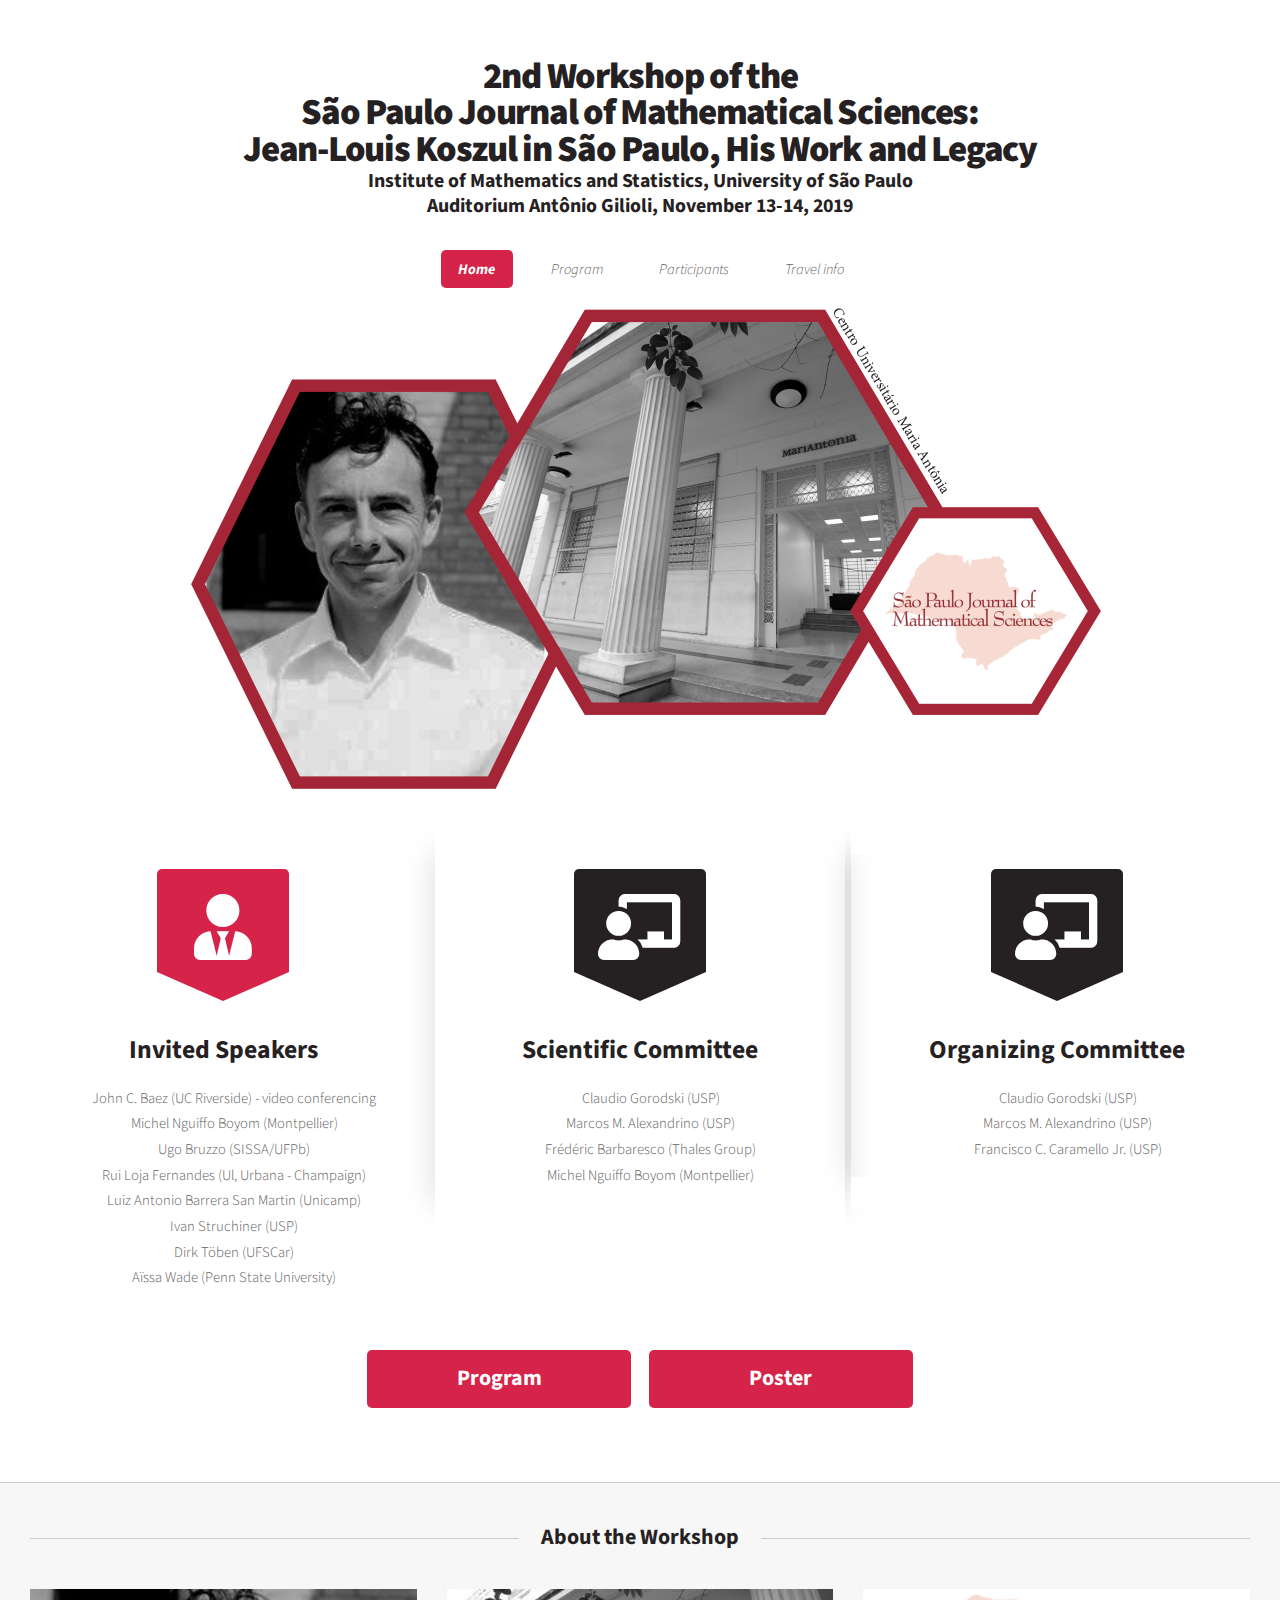
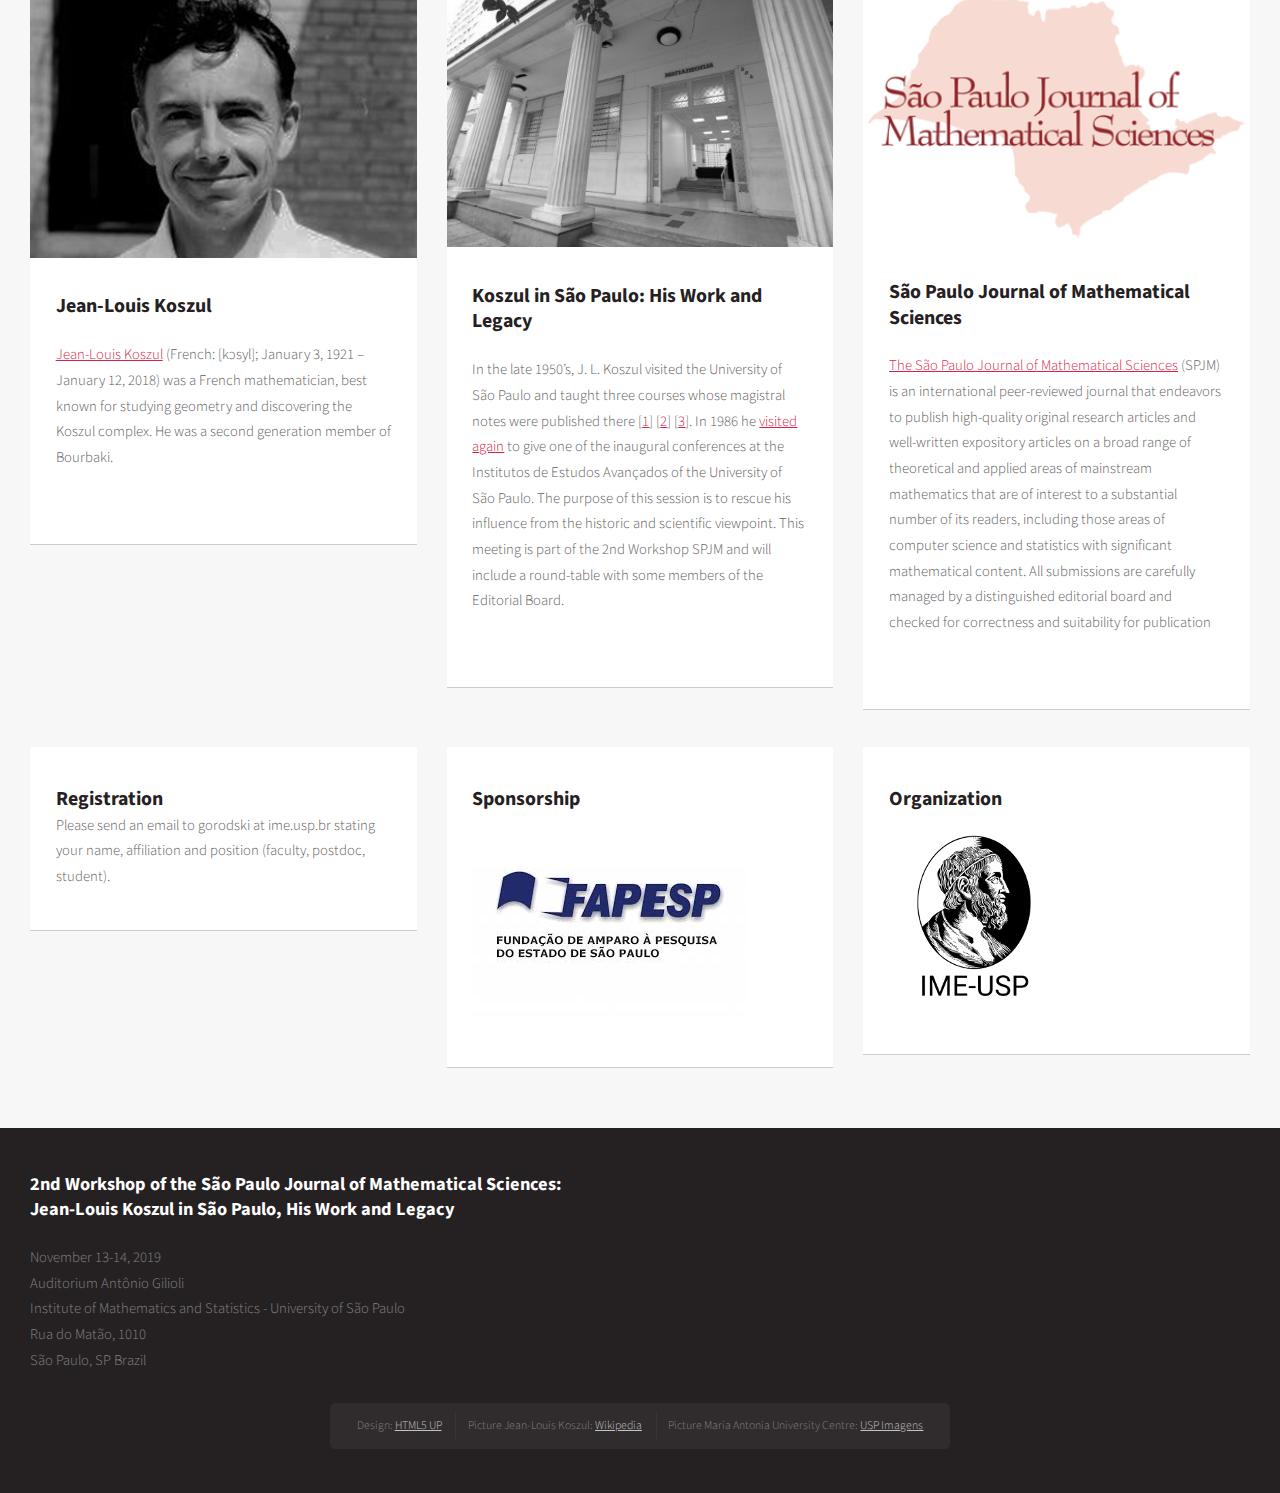
==== commit 22dac783: "Adicionada pagina travel info" ====
--- a/index.html
+++ b/index.html
@@ -30,6 +30,7 @@
 						<li class="current"><a href="index.html">Home</a></li>
 						<li><a href="program.html">Program</a></li>
 						<li><a href="participants.html">Participants</a></li>
+						<li><a href="travel.html">Travel info</a></li>
 					</ul>
 				</nav>
 
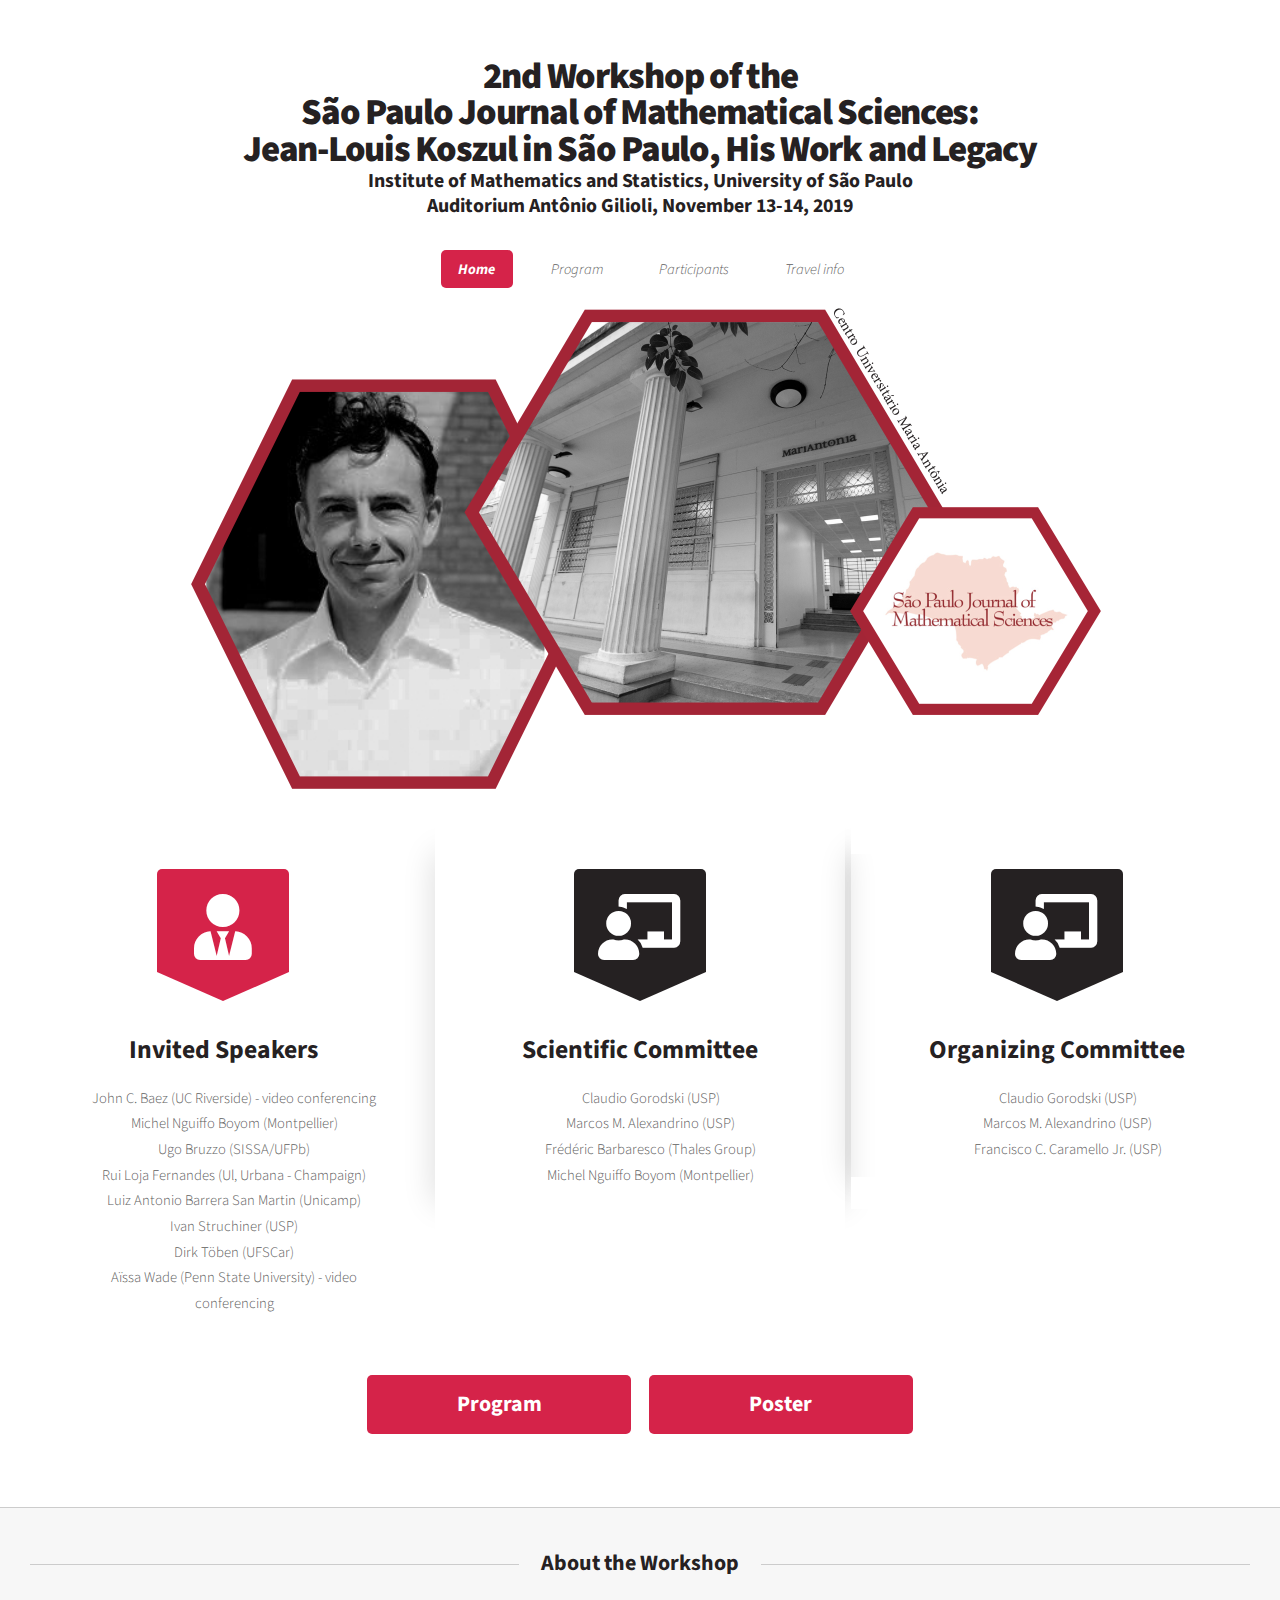
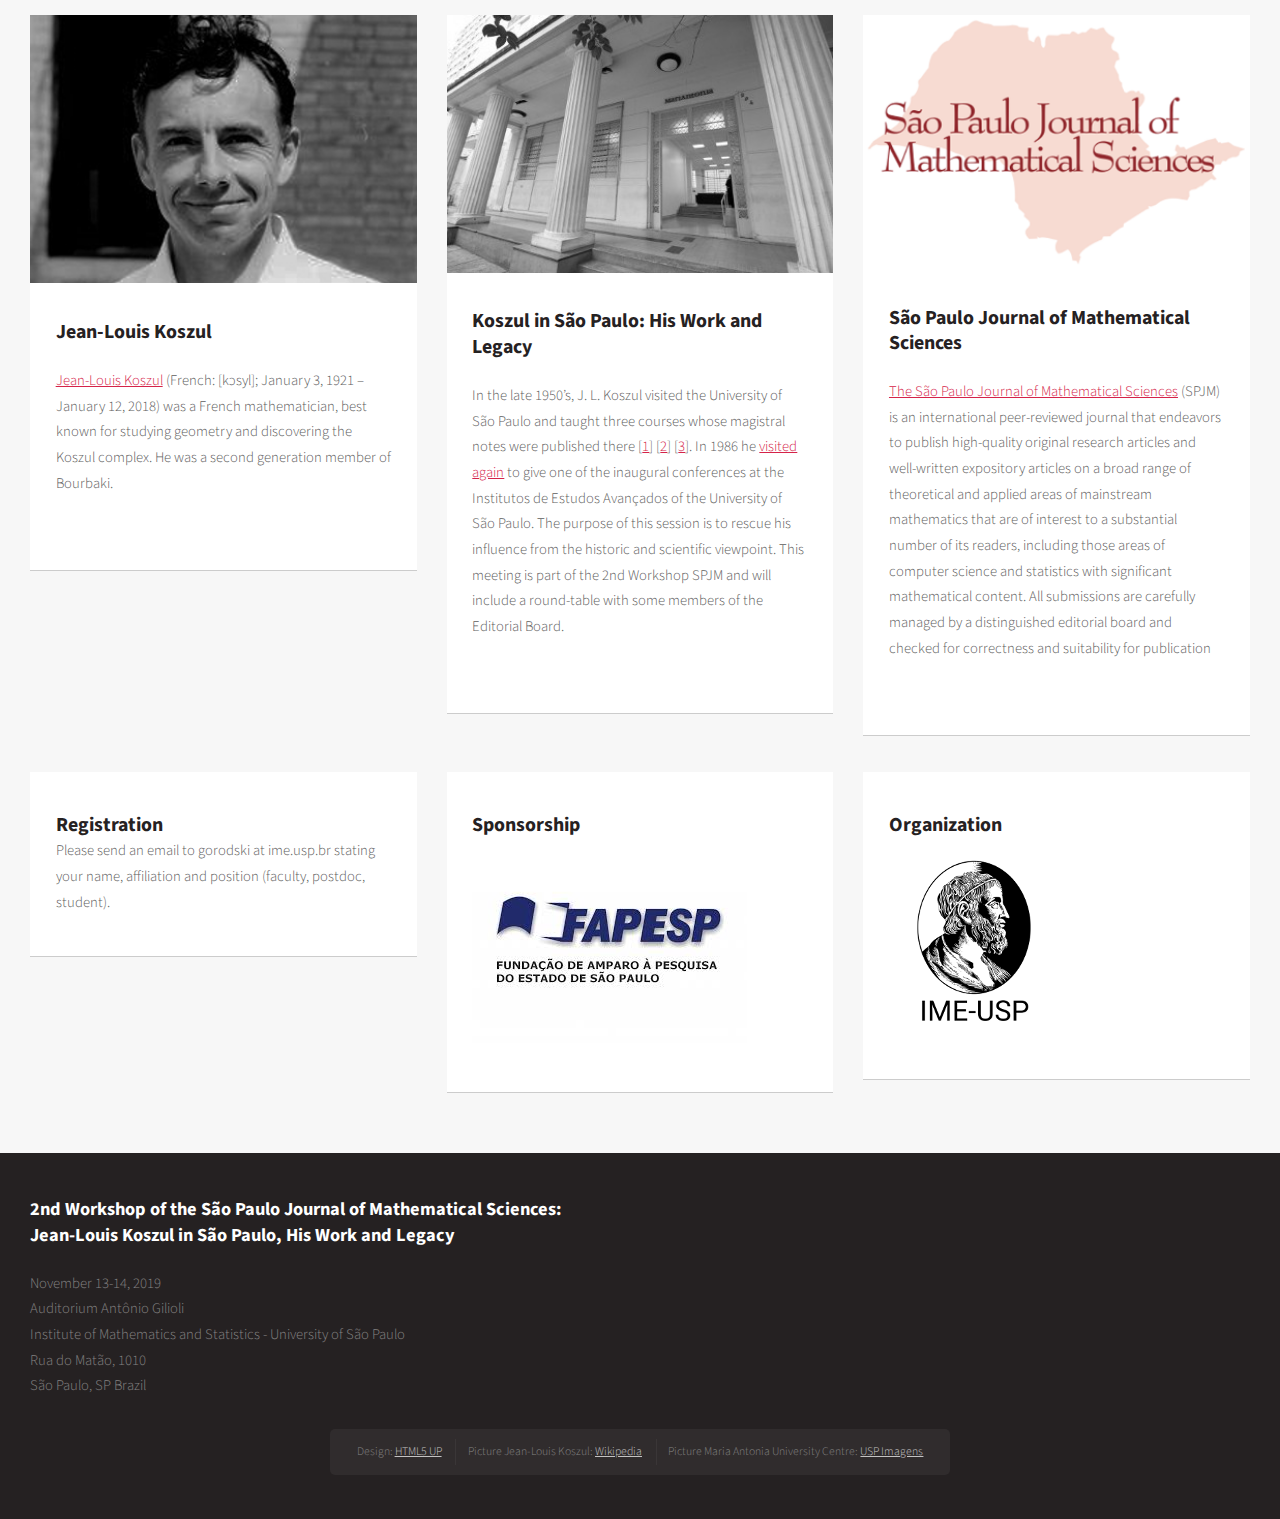
==== commit c9dec82f: "alterado participante aissa para video conferencia" ====
--- a/index.html
+++ b/index.html
@@ -65,7 +65,7 @@
 						<li>Luiz Antonio Barrera San Martin (Unicamp)</li>
 						<li>Ivan Struchiner (USP)</li>
 						<li>Dirk Töben (UFSCar)</li>
-						<li>A&#239;ssa Wade (Penn State University)</li>
+						<li>A&#239;ssa Wade (Penn State University) - video conferencing</li>
 
 					</ul>
 
